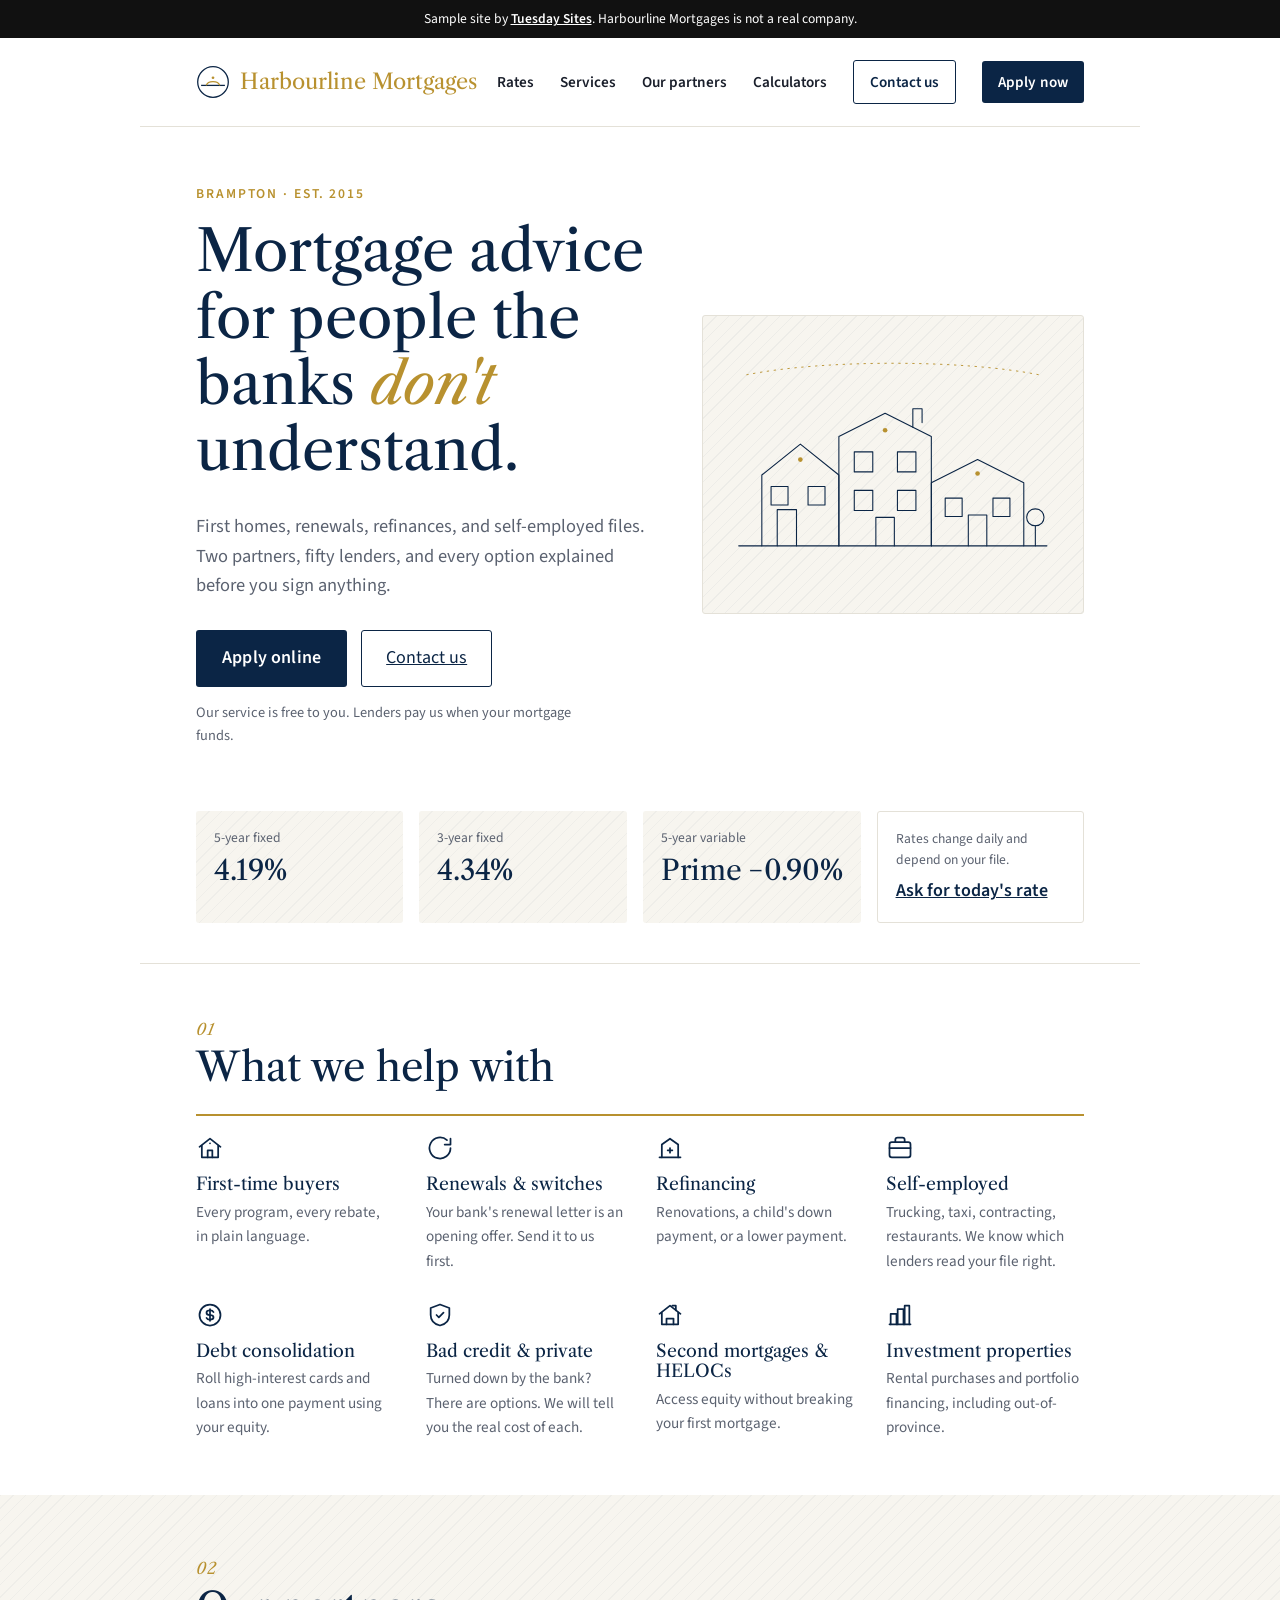
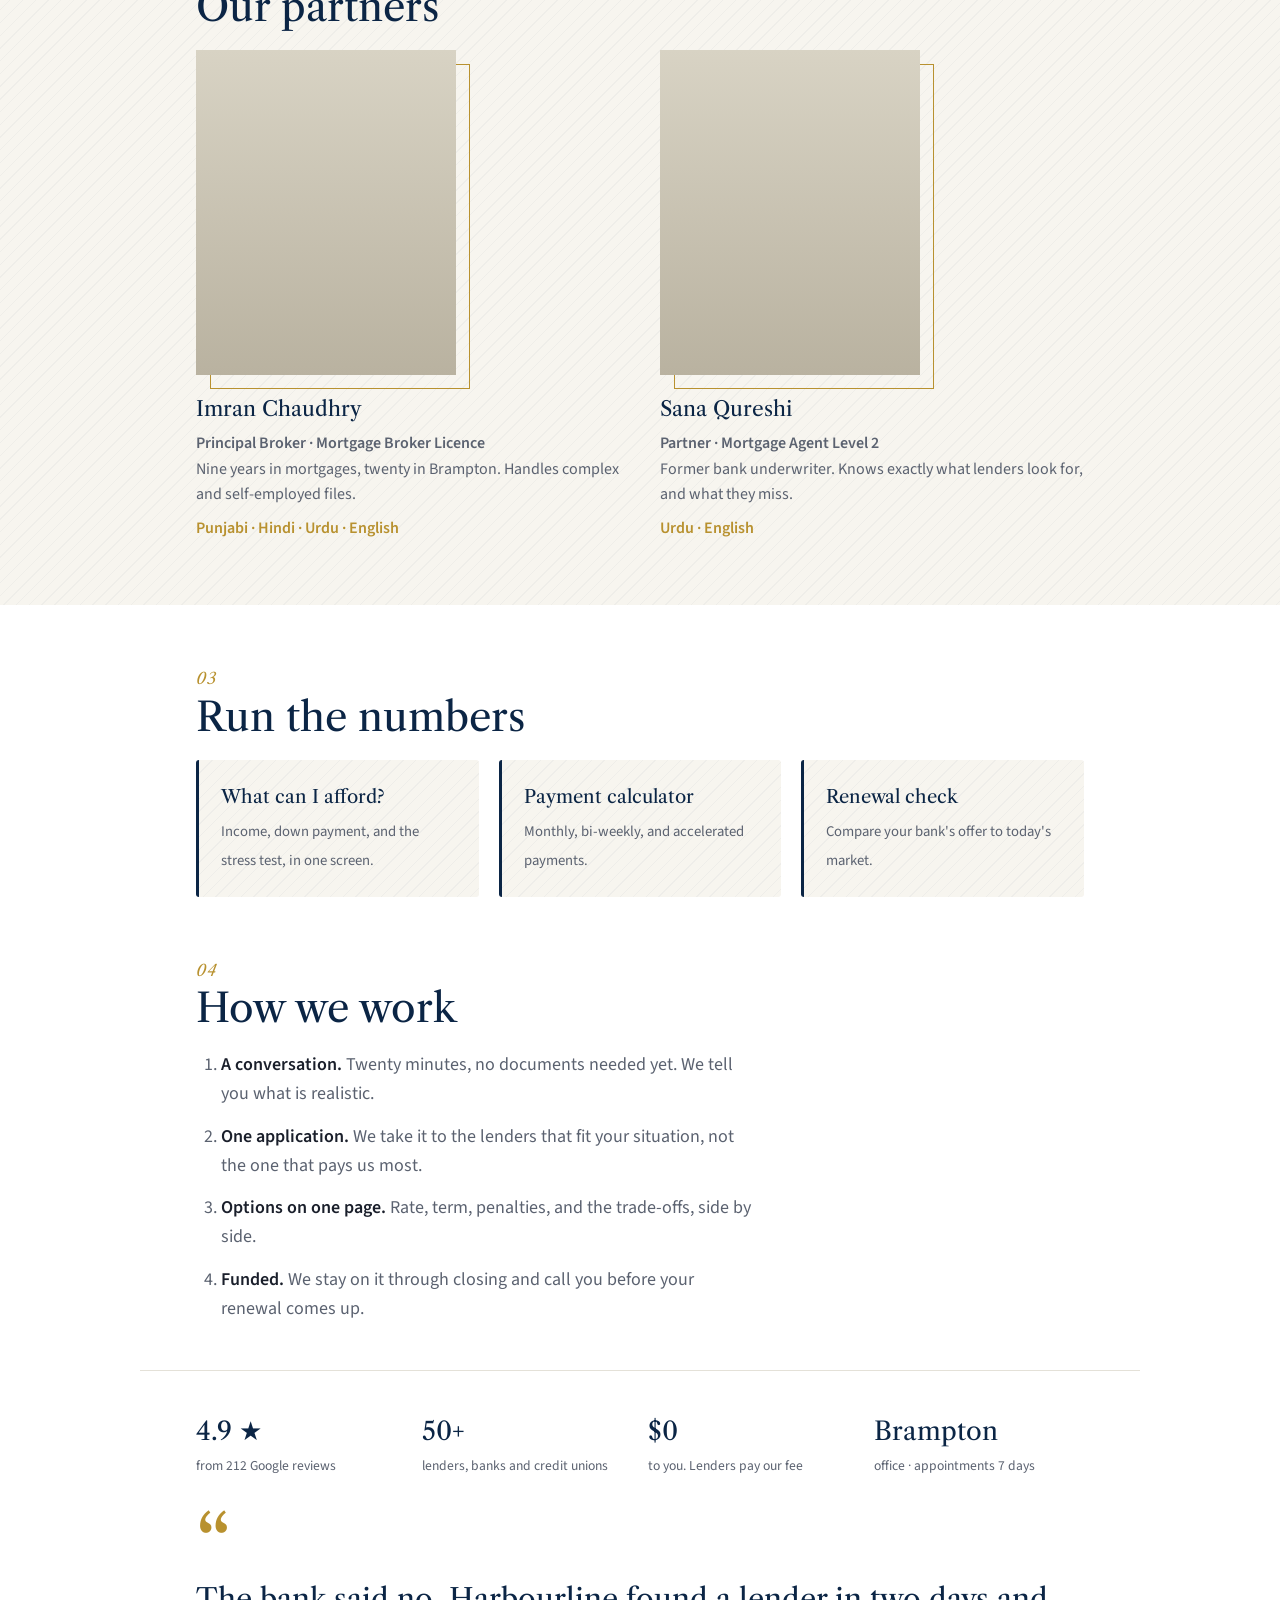
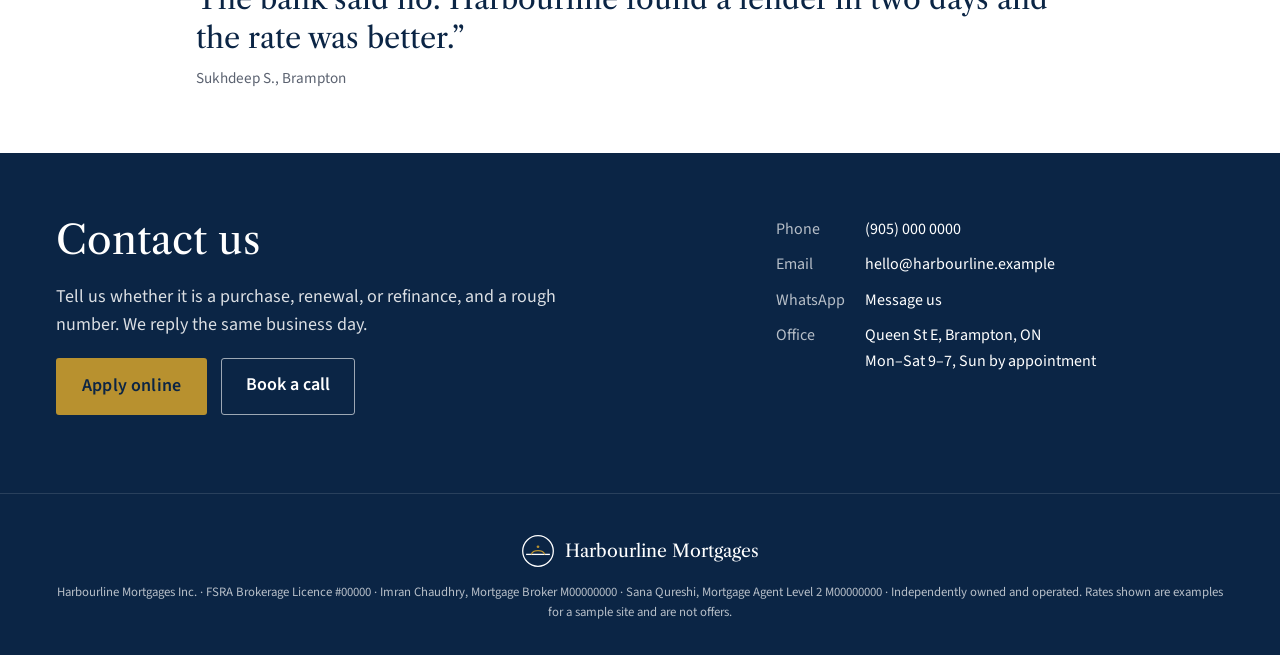
==== work/mortgage/index.html @ e7667ede "Sample sites" ====
<!DOCTYPE html>
<html lang="en-CA">
<head>
<meta charset="utf-8"><meta name="viewport" content="width=device-width, initial-scale=1">
<title>Harbourline Mortgages — Brampton mortgage brokerage (sample)</title>
<meta name="robots" content="noindex">
<link rel="preconnect" href="https://fonts.googleapis.com"><link rel="preconnect" href="https://fonts.gstatic.com" crossorigin>
<link href="https://fonts.googleapis.com/css2?family=Libre+Caslon+Text:ital,wght@0,400;0,700;1,400&family=Source+Sans+3:wght@400;600&display=swap" rel="stylesheet">
<link rel="stylesheet" href="style.css">
</head>
<body>
<div class="sample-bar">Sample site by <a href="/">Tuesday Sites</a>. Harbourline Mortgages is not a real company.</div>

<header class="top">
  <a class="brand" href="#"><svg class="mark" viewBox="0 0 40 40" width="34" height="34" aria-hidden="true"><circle cx="20" cy="20" r="18" fill="none" stroke="currentColor" stroke-width="1.5"/><path d="M6 24 H34" stroke="currentColor" stroke-width="1.5"/><path d="M12 24 C14 18, 26 18, 28 24" fill="none" stroke="#B8912F" stroke-width="1.5"/><circle cx="20" cy="15" r="1.6" fill="#B8912F"/></svg><span class="brand-text">Harbourline <span>Mortgages</span></span></a>
  <nav><a href="#rates">Rates</a><a href="#services">Services</a><a href="#partners">Our partners</a><a href="#calculators">Calculators</a><a class="btn-outline" href="#contact">Contact us</a><a class="btn sm" href="#">Apply now</a></nav>
</header>

<section class="hero">
  <div class="hero-text">
    <p class="eyebrow">Brampton · Est. 2015</p>
    <h1>Mortgage advice for people the banks <em>don't</em> understand.</h1>
    <p class="lede">First homes, renewals, refinances, and self-employed files. Two partners, fifty lenders, and every option explained before you sign anything.</p>
    <div class="cta-row"><a class="btn" href="#">Apply online</a><a class="btn-outline" href="#contact">Contact us</a></div>
    <p class="fine">Our service is free to you. Lenders pay us when your mortgage funds.</p>
  </div>
  <div class="hero-art" aria-hidden="true">
    <svg viewBox="0 0 420 300" width="100%">
      <g fill="none" stroke="#0B2545" stroke-width="1.4" stroke-linejoin="round" stroke-linecap="round">
        <!-- ground line -->
        <path d="M10 262 H410"/>
        <!-- house 1 -->
        <path d="M40 262 V170 L90 130 L140 170 V262"/>
        <path d="M60 262 V215 H85 V262"/>
        <rect x="100" y="185" width="22" height="24"/>
        <rect x="52" y="185" width="22" height="24"/>
        <!-- house 2 (taller) -->
        <path d="M140 262 V120 L200 90 L260 120 V262"/>
        <rect x="160" y="140" width="24" height="26"/>
        <rect x="216" y="140" width="24" height="26"/>
        <rect x="160" y="190" width="24" height="26"/>
        <rect x="216" y="190" width="24" height="26"/>
        <path d="M188 262 V225 H212 V262"/>
        <!-- house 3 -->
        <path d="M260 262 V180 L320 150 L380 180 V262"/>
        <rect x="278" y="200" width="22" height="24"/>
        <rect x="340" y="200" width="22" height="24"/>
        <path d="M308 262 V222 H332 V262"/>
        <!-- chimney -->
        <path d="M236 108 V84 H248 V102"/>
        <!-- tree -->
        <path d="M395 262 V236"/><path d="M395 236 C380 236 380 214 395 214 C410 214 410 236 395 236 Z"/>
      </g>
      <!-- gold accents -->
      <g fill="#B8912F">
        <circle cx="200" cy="112" r="3"/><circle cx="90" cy="150" r="3"/><circle cx="320" cy="168" r="3"/>
      </g>
      <path d="M20 40 C120 20, 300 20, 400 40" fill="none" stroke="#B8912F" stroke-width="1.2" stroke-dasharray="3 6"/>
    </svg>
  </div>
</section>

<section id="rates" class="rates">
  <div class="rate"><span class="rl">5-year fixed</span><strong>4.19%</strong></div>
  <div class="rate"><span class="rl">3-year fixed</span><strong>4.34%</strong></div>
  <div class="rate"><span class="rl">5-year variable</span><strong>Prime −0.90%</strong></div>
  <div class="rate note"><span class="rl">Rates change daily and depend on your file.</span><a href="#contact">Ask for today's rate</a></div>
</section>

<hr class="rule">

<section id="services" class="services">
  <h2 class="sec-title"><span class="secnum">01</span>What we help with</h2>
  <div class="svc-grid">
    <div><svg class="svc-ic" viewBox="0 0 24 24" width="28" height="28" fill="none" stroke="currentColor" stroke-width="1.5" stroke-linecap="round" stroke-linejoin="round" aria-hidden="true"><path d="M3 11 12 4l9 7"/><path d="M5 10v10h14V10"/><path d="M10 20v-6h4v6"/><path d="M12 8v0" /></svg><h3>First-time buyers</h3><p>Every program, every rebate, in plain language.</p></div>
    <div><svg class="svc-ic" viewBox="0 0 24 24" width="28" height="28" fill="none" stroke="currentColor" stroke-width="1.5" stroke-linecap="round" stroke-linejoin="round" aria-hidden="true"><path d="M21 12a9 9 0 1 1-3-6.7"/><path d="M21 4v5h-5"/></svg><h3>Renewals & switches</h3><p>Your bank's renewal letter is an opening offer. Send it to us first.</p></div>
    <div><svg class="svc-ic" viewBox="0 0 24 24" width="28" height="28" fill="none" stroke="currentColor" stroke-width="1.5" stroke-linecap="round" stroke-linejoin="round" aria-hidden="true"><path d="M3 20h18"/><path d="M5 20V9l7-5 7 5v11"/><path d="M12 12v4"/><path d="M10 14h4"/></svg><h3>Refinancing</h3><p>Renovations, a child's down payment, or a lower payment.</p></div>
    <div><svg class="svc-ic" viewBox="0 0 24 24" width="28" height="28" fill="none" stroke="currentColor" stroke-width="1.5" stroke-linecap="round" stroke-linejoin="round" aria-hidden="true"><rect x="3" y="7" width="18" height="13" rx="2"/><path d="M8 7V5a2 2 0 0 1 2-2h4a2 2 0 0 1 2 2v2"/><path d="M3 12h18"/></svg><h3>Self-employed</h3><p>Trucking, taxi, contracting, restaurants. We know which lenders read your file right.</p></div>
    <div><svg class="svc-ic" viewBox="0 0 24 24" width="28" height="28" fill="none" stroke="currentColor" stroke-width="1.5" stroke-linecap="round" stroke-linejoin="round" aria-hidden="true"><circle cx="12" cy="12" r="9"/><path d="M12 7v10"/><path d="M15 9.5a3 3 0 0 0-3-1.5c-1.7 0-3 .9-3 2s1.3 2 3 2 3 .9 3 2-1.3 2-3 2a3 3 0 0 1-3-1.5"/></svg><h3>Debt consolidation</h3><p>Roll high-interest cards and loans into one payment using your equity.</p></div>
    <div><svg class="svc-ic" viewBox="0 0 24 24" width="28" height="28" fill="none" stroke="currentColor" stroke-width="1.5" stroke-linecap="round" stroke-linejoin="round" aria-hidden="true"><path d="M12 3 4 6v6c0 5 3.5 8 8 9 4.5-1 8-4 8-9V6z"/><path d="m9 12 2 2 4-4"/></svg><h3>Bad credit & private</h3><p>Turned down by the bank? There are options. We will tell you the real cost of each.</p></div>
    <div><svg class="svc-ic" viewBox="0 0 24 24" width="28" height="28" fill="none" stroke="currentColor" stroke-width="1.5" stroke-linecap="round" stroke-linejoin="round" aria-hidden="true"><path d="M3 11 12 4l9 7"/><path d="M5 10v10h14V10"/><path d="M9 20v-5h6v5"/><path d="M14 4h3v4"/></svg><h3>Second mortgages & HELOCs</h3><p>Access equity without breaking your first mortgage.</p></div>
    <div><svg class="svc-ic" viewBox="0 0 24 24" width="28" height="28" fill="none" stroke="currentColor" stroke-width="1.5" stroke-linecap="round" stroke-linejoin="round" aria-hidden="true"><path d="M3 20h18"/><path d="M4 20V11h5v9"/><path d="M10 20V7h5v13"/><path d="M16 20V4h4v16"/></svg><h3>Investment properties</h3><p>Rental purchases and portfolio financing, including out-of-province.</p></div>
  </div>
</section>

<section id="partners" class="partners">
  <h2><span class="secnum">02</span>Our partners</h2>
  <div class="partner-grid">
    <article>
      <div class="portrait-wrap"><div class="portrait"></div></div>
      <h3>Imran Chaudhry</h3>
      <p class="role">Principal Broker · Mortgage Broker Licence</p>
      <p>Nine years in mortgages, twenty in Brampton. Handles complex and self-employed files.</p>
      <p class="langs">Punjabi · Hindi · Urdu · English</p>
    </article>
    <article>
      <div class="portrait-wrap"><div class="portrait"></div></div>
      <h3>Sana Qureshi</h3>
      <p class="role">Partner · Mortgage Agent Level 2</p>
      <p>Former bank underwriter. Knows exactly what lenders look for, and what they miss.</p>
      <p class="langs">Urdu · English</p>
    </article>
  </div>
</section>

<section id="calculators" class="calcs">
  <h2><span class="secnum">03</span>Run the numbers</h2>
  <div class="calc-grid">
    <a href="#"><strong>What can I afford?</strong><span>Income, down payment, and the stress test, in one screen.</span></a>
    <a href="#"><strong>Payment calculator</strong><span>Monthly, bi-weekly, and accelerated payments.</span></a>
    <a href="#"><strong>Renewal check</strong><span>Compare your bank's offer to today's market.</span></a>
  </div>
</section>

<section id="process" class="process">
  <h2><span class="secnum">04</span>How we work</h2>
  <ol>
    <li><strong>A conversation.</strong> Twenty minutes, no documents needed yet. We tell you what is realistic.</li>
    <li><strong>One application.</strong> We take it to the lenders that fit your situation, not the one that pays us most.</li>
    <li><strong>Options on one page.</strong> Rate, term, penalties, and the trade-offs, side by side.</li>
    <li><strong>Funded.</strong> We stay on it through closing and call you before your renewal comes up.</li>
  </ol>
</section>

<section class="trust">
  <div><strong>4.9 ★</strong><span>from 212 Google reviews</span></div>
  <div><strong>50+</strong><span>lenders, banks and credit unions</span></div>
  <div><strong>$0</strong><span>to you. Lenders pay our fee</span></div>
  <div><strong>Brampton</strong><span>office · appointments 7 days</span></div>
</section>

<section class="quote">
  <blockquote><span class="qmark" aria-hidden="true">“</span>The bank said no. Harbourline found a lender in two days and the rate was better.”<cite>Sukhdeep S., Brampton</cite></blockquote>
</section>

<section id="contact" class="contact">
  <div>
    <h2>Contact us</h2>
    <p>Tell us whether it is a purchase, renewal, or refinance, and a rough number. We reply the same business day.</p>
    <div class="cta-row"><a class="btn" href="#">Apply online</a><a class="btn-ghost" href="#">Book a call</a></div>
  </div>
  <dl>
    <dt>Phone</dt><dd>(905) 000 0000</dd>
    <dt>Email</dt><dd>hello@harbourline.example</dd>
    <dt>WhatsApp</dt><dd>Message us</dd>
    <dt>Office</dt><dd>Queen St E, Brampton, ON<br>Mon–Sat 9–7, Sun by appointment</dd>
  </dl>
</section>

<footer><div class="foot-mark"><svg class="mark" viewBox="0 0 40 40" width="34" height="34" aria-hidden="true"><circle cx="20" cy="20" r="18" fill="none" stroke="currentColor" stroke-width="1.5"/><path d="M6 24 H34" stroke="currentColor" stroke-width="1.5"/><path d="M12 24 C14 18, 26 18, 28 24" fill="none" stroke="#B8912F" stroke-width="1.5"/><circle cx="20" cy="15" r="1.6" fill="#B8912F"/></svg><span>Harbourline Mortgages</span></div>Harbourline Mortgages Inc. · FSRA Brokerage Licence #00000 · Imran Chaudhry, Mortgage Broker M00000000 · Sana Qureshi, Mortgage Agent Level 2 M00000000 · Independently owned and operated. Rates shown are examples for a sample site and are not offers.</footer>
</body>
</html>
---- work/mortgage/style.css ----
/* Mortgage sample — classic finance: serif headings, ivory paper, navy + gold rules */
:root{--ink:#1A1F2B;--soft:#5B6270;--paper:#FFFFFF;--ivory:#F7F5EF;--navy:#0B2545;--gold:#B8912F;--line:#E4E1D8;--serif:"Libre Caslon Text",Georgia,serif;--sans:"Source Sans 3",Arial,sans-serif;--pad:clamp(20px,5vw,56px);--max:1000px}
*{box-sizing:border-box}body{margin:0;background:var(--paper);color:var(--ink);font-family:var(--sans);font-size:18px;line-height:1.6}
.sample-bar{background:#111;color:#fff;font-size:.85rem;text-align:center;padding:8px;font-family:var(--sans)}.sample-bar a{color:#fff;font-weight:600}
h1,h2,h3{font-family:var(--serif);font-weight:400;margin:0 0 .5em;line-height:1.15;color:var(--navy)}
h1{font-size:clamp(2.2rem,5vw,3.6rem)}h2{font-size:clamp(1.8rem,3.5vw,2.5rem)}h3{font-size:1.3rem}
p{margin:0 0 1em;max-width:58ch}
.top{display:flex;justify-content:space-between;align-items:center;padding:22px var(--pad);max-width:var(--max);margin:0 auto;border-bottom:1px solid var(--line)}
.brand{font-family:var(--serif);font-size:1.35rem;color:var(--navy);text-decoration:none}.brand span{color:var(--gold)}
nav{display:flex;gap:26px;align-items:center}nav a{text-decoration:none;color:var(--ink);font-weight:600;font-size:.95rem}
.btn-outline{border:1.5px solid var(--navy);color:var(--navy)!important;padding:9px 16px;border-radius:3px}
.btn{display:inline-block;background:var(--navy);color:#fff;font-weight:600;padding:14px 26px;border-radius:3px;text-decoration:none;letter-spacing:.01em}
.hero{max-width:var(--max);margin:0 auto;padding:72px var(--pad) 56px;text-align:center}
.hero h1,.hero p{margin-left:auto;margin-right:auto}
.eyebrow{font-size:.85rem;letter-spacing:.14em;text-transform:uppercase;color:var(--gold);font-weight:600}
.lede{font-size:1.15rem;color:var(--soft);max-width:54ch;margin-bottom:1.6em}
.rule{max-width:var(--max);margin:0 auto;border:0;border-top:1px solid var(--line)}
.services{max-width:var(--max);margin:0 auto;padding:56px var(--pad);display:grid;grid-template-columns:repeat(2,1fr);gap:32px 48px}
.services div{border-top:2px solid var(--gold);padding-top:18px}.services p{color:var(--soft);margin:0;font-size:1rem}
.partners{background:var(--ivory);padding:64px 0}
.partners h2,.partner-grid{max-width:var(--max);margin-left:auto;margin-right:auto;padding-left:var(--pad);padding-right:var(--pad)}
.partner-grid{display:grid;grid-template-columns:repeat(2,1fr);gap:40px;margin-top:8px}
.portrait{aspect-ratio:4/5;max-width:260px;background:linear-gradient(180deg,#D8D3C4,#B9B2A0);margin-bottom:18px}
.role{font-size:.9rem;color:var(--gold);font-weight:600;margin-bottom:.6em}
.partner-grid p{font-size:1rem;color:var(--soft);margin:0}
.process{max-width:var(--max);margin:0 auto;padding:64px var(--pad) 32px}
.process ol{margin:0;padding-left:1.4em;max-width:62ch}.process li{margin-bottom:14px;color:var(--soft)}.process strong{color:var(--ink);font-weight:600}
.quote{max-width:var(--max);margin:0 auto;padding:32px var(--pad) 64px}
blockquote{margin:0;font-family:var(--serif);font-size:clamp(1.3rem,2.6vw,1.8rem);line-height:1.35;color:var(--navy);border-left:3px solid var(--gold);padding-left:24px}
cite{display:block;font-family:var(--sans);font-style:normal;font-size:.95rem;color:var(--soft);margin-top:10px}
.contact{background:var(--navy);color:#fff;padding:64px var(--pad);display:grid;grid-template-columns:1.2fr .8fr;gap:48px;max-width:100%}
.contact>div,.contact>dl{max-width:var(--max)}.contact h2{color:#fff}.contact p{opacity:.85}
.contact .btn{background:var(--gold);color:var(--navy)}
dl{margin:0;display:grid;grid-template-columns:auto 1fr;gap:10px 20px;align-content:start;font-size:1rem}
dt{opacity:.7}dd{margin:0}
footer{padding:24px var(--pad);text-align:center;font-size:.8rem;color:var(--soft);border-top:1px solid var(--line)}
@media(max-width:760px){.services,.partner-grid,.contact{grid-template-columns:1fr}nav a:not(.btn-outline){display:none}}

/* additions */
.btn.sm{padding:9px 16px;font-size:.95rem}
.cta-row{display:flex;gap:14px;justify-content:center;flex-wrap:wrap;margin-bottom:14px}
.hero .btn-outline{padding:13px 24px}
.fine{font-size:.9rem;color:var(--soft);margin:0 auto}
.rates{max-width:var(--max);margin:0 auto;padding:8px var(--pad) 40px;display:grid;grid-template-columns:repeat(4,1fr);gap:16px}
.rate{background:var(--ivory);border-radius:3px;padding:16px 18px}
.rl{display:block;font-size:.85rem;color:var(--soft)}.rate strong{font-family:var(--serif);font-size:1.7rem;color:var(--navy);font-weight:400}
.rate.note{background:transparent;border:1px solid var(--line)}.rate.note a{display:block;margin-top:6px;font-weight:600;color:var(--navy)}
.services{display:block}
.sec-title{margin-bottom:.6em}
.svc-grid{display:grid;grid-template-columns:repeat(4,1fr);gap:28px 32px}
.svc-grid div{border-top:2px solid var(--gold);padding-top:14px}.svc-grid h3{font-size:1.1rem}.svc-grid p{font-size:.95rem;color:var(--soft);margin:0}
.langs{font-size:.85rem;color:var(--gold)!important;font-weight:600;margin-top:8px!important}
.calcs{max-width:var(--max);margin:0 auto;padding:64px var(--pad) 0}
.calc-grid{display:grid;grid-template-columns:repeat(3,1fr);gap:20px;margin-top:8px}
.calc-grid a{display:block;background:var(--ivory);padding:22px;border-radius:3px;text-decoration:none;color:var(--ink);border-left:3px solid var(--navy)}
.calc-grid strong{display:block;font-family:var(--serif);font-weight:400;font-size:1.15rem;color:var(--navy);margin-bottom:6px}.calc-grid span{font-size:.92rem;color:var(--soft)}
.trust{max-width:var(--max);margin:0 auto;padding:24px var(--pad) 0;display:grid;grid-template-columns:repeat(4,1fr);gap:16px;border-top:1px solid var(--line)}
.trust div{padding:16px 0}.trust strong{display:block;font-family:var(--serif);font-size:1.6rem;color:var(--navy);font-weight:400}.trust span{font-size:.85rem;color:var(--soft)}
.contact .cta-row{justify-content:flex-start}
.btn-ghost{display:inline-block;border:1.5px solid rgba(255,255,255,.6);color:#fff;padding:12px 24px;border-radius:3px;text-decoration:none;font-weight:600}
@media(max-width:760px){.rates,.trust{grid-template-columns:repeat(2,1fr)}.svc-grid{grid-template-columns:1fr 1fr}.calc-grid{grid-template-columns:1fr}nav .btn.sm{display:inline-block}}

/* design elements */
.brand{display:flex;align-items:center;gap:10px}
.mark{color:var(--navy);flex:none}
.hero{display:grid;grid-template-columns:1.1fr .9fr;gap:40px;align-items:center;text-align:left;padding-top:56px}
.hero h1,.hero p,.hero .fine{margin-left:0;margin-right:0}
.hero h1 em{font-style:italic;color:var(--gold)}
.hero .cta-row{justify-content:flex-start}
.hero-art{background:var(--ivory);background-image:repeating-linear-gradient(135deg,rgba(11,37,69,.045) 0 1px,transparent 1px 9px);border-radius:3px;padding:28px;border:1px solid var(--line)}
.partners,.calc-grid a,.rate{background-image:repeating-linear-gradient(135deg,rgba(11,37,69,.035) 0 1px,transparent 1px 9px)}
.secnum{display:block;font-style:italic;font-size:1rem;color:var(--gold);letter-spacing:.08em;margin-bottom:6px}
.portrait-wrap{position:relative;max-width:260px;margin-bottom:22px}
.portrait{margin-bottom:0;position:relative;z-index:1}
.portrait-wrap::after{content:"";position:absolute;inset:14px -14px -14px 14px;border:1.5px solid var(--gold);z-index:0}
.rate strong{font-size:1.75rem;letter-spacing:-.01em;white-space:nowrap}
.qmark{font-family:var(--serif);font-size:5rem;line-height:.5;color:var(--gold);display:block;margin-bottom:12px}
blockquote{border-left:0;padding-left:0;max-width:60ch}
footer{background:var(--navy);color:rgba(255,255,255,.7);border-top:0;padding:40px var(--pad) 32px}
.foot-mark{display:flex;align-items:center;justify-content:center;gap:10px;color:#fff;font-family:var(--serif);font-size:1.1rem;margin-bottom:14px}
.foot-mark .mark{color:#fff}
.contact{border-bottom:1px solid rgba(255,255,255,.12)}
@media(max-width:760px){.hero{grid-template-columns:1fr;text-align:left}.hero-art{order:-1;padding:18px}}

.svc-grid div{border-top:0;padding-top:0}
.svc-ic{color:var(--navy);margin-bottom:12px;display:block}
.svc-grid h3{margin-bottom:.3em}
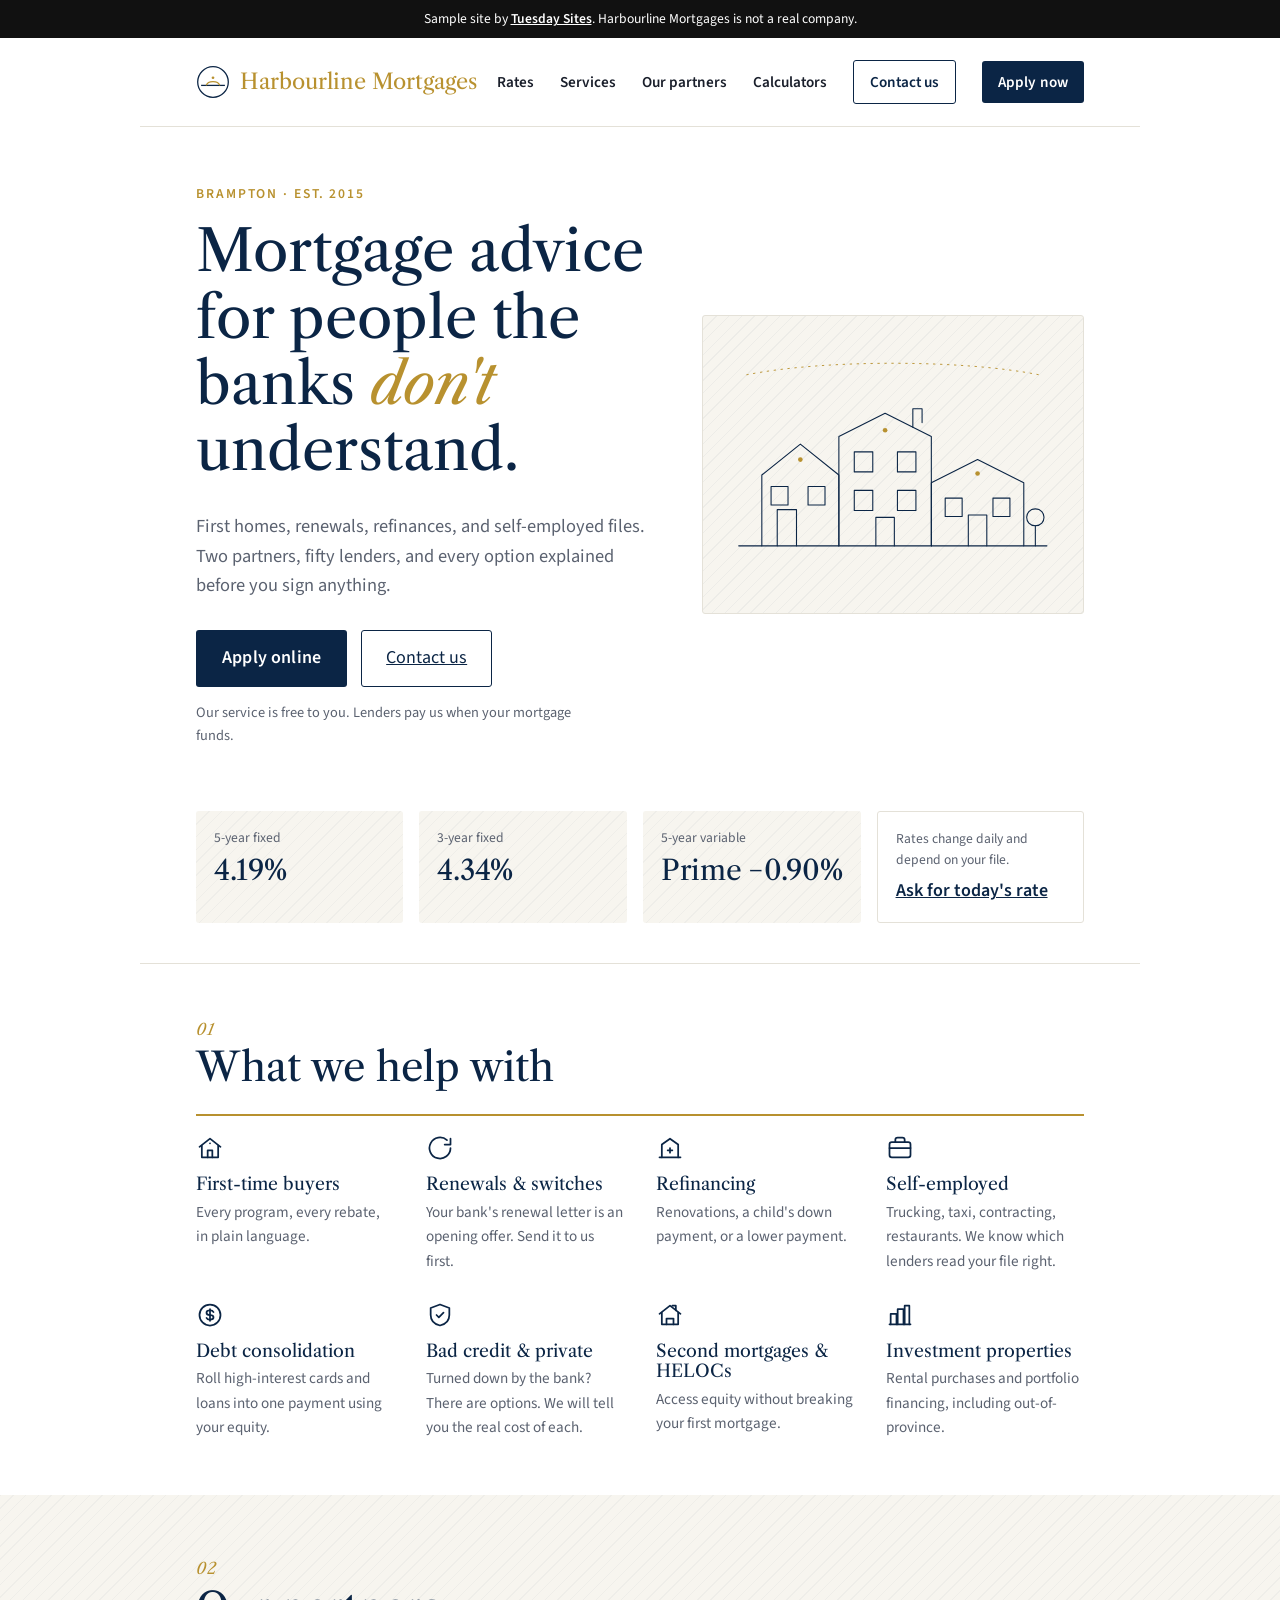
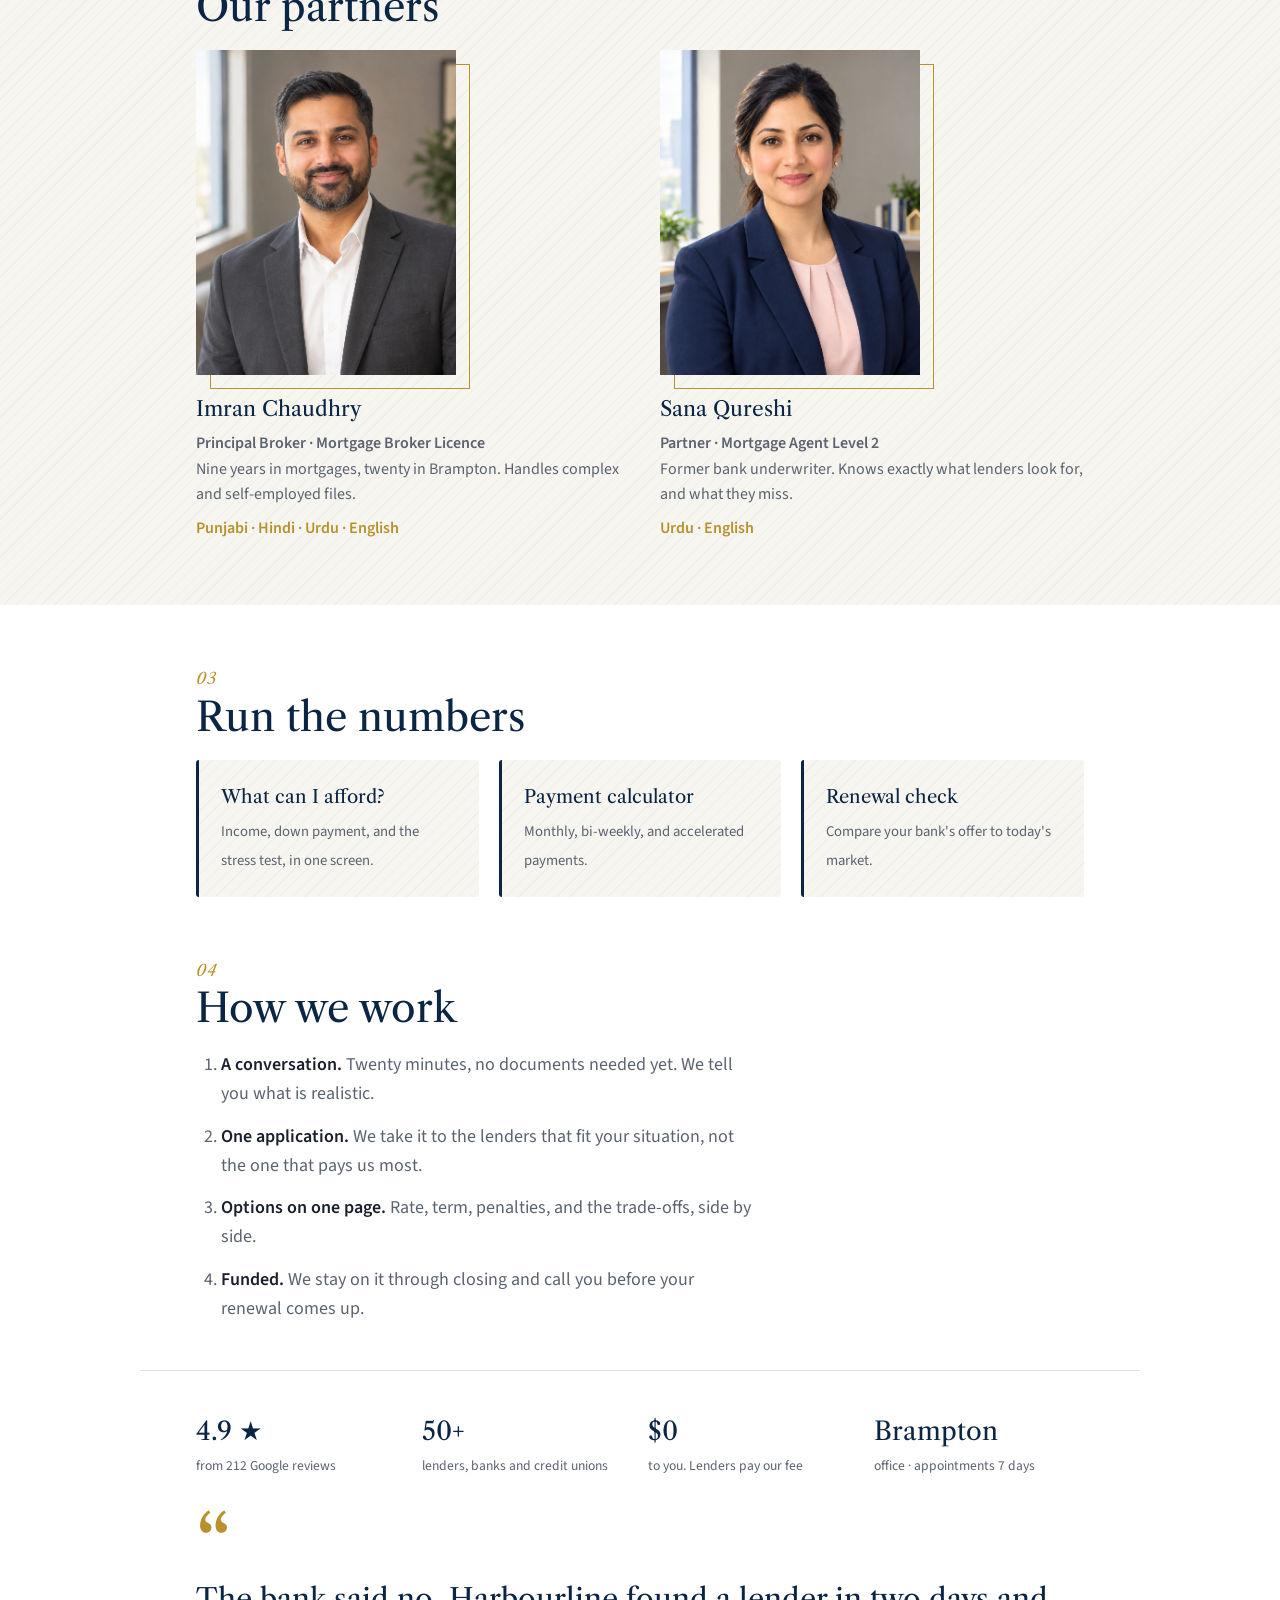
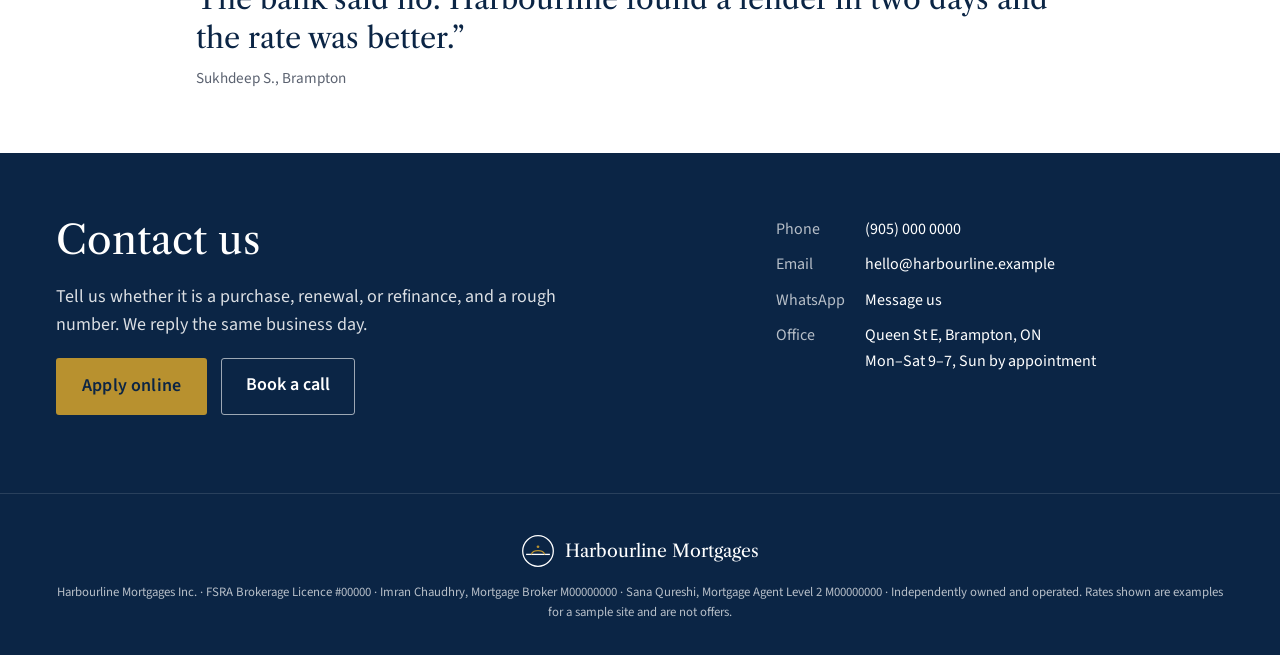
==== commit 27ecc97a: "Images" ====
--- a/work/mortgage/index.html
+++ b/work/mortgage/index.html
@@ -87,14 +87,14 @@
   <h2><span class="secnum">02</span>Our partners</h2>
   <div class="partner-grid">
     <article>
-      <div class="portrait-wrap"><div class="portrait"></div></div>
+      <div class="portrait-wrap"><div class="portrait"><img src="img/partner-imran.jpg" alt="Imran Chaudhry"></div></div>
       <h3>Imran Chaudhry</h3>
       <p class="role">Principal Broker · Mortgage Broker Licence</p>
       <p>Nine years in mortgages, twenty in Brampton. Handles complex and self-employed files.</p>
       <p class="langs">Punjabi · Hindi · Urdu · English</p>
     </article>
     <article>
-      <div class="portrait-wrap"><div class="portrait"></div></div>
+      <div class="portrait-wrap"><div class="portrait"><img src="img/partner-sana.jpg" alt="Sana Qureshi"></div></div>
       <h3>Sana Qureshi</h3>
       <p class="role">Partner · Mortgage Agent Level 2</p>
       <p>Former bank underwriter. Knows exactly what lenders look for, and what they miss.</p>
--- a/work/mortgage/style.css
+++ b/work/mortgage/style.css
@@ -85,3 +85,5 @@
 .svc-grid div{border-top:0;padding-top:0}
 .svc-ic{color:var(--navy);margin-bottom:12px;display:block}
 .svc-grid h3{margin-bottom:.3em}
+
+.portrait{overflow:hidden}.portrait img{width:100%;height:100%;object-fit:cover;display:block}
